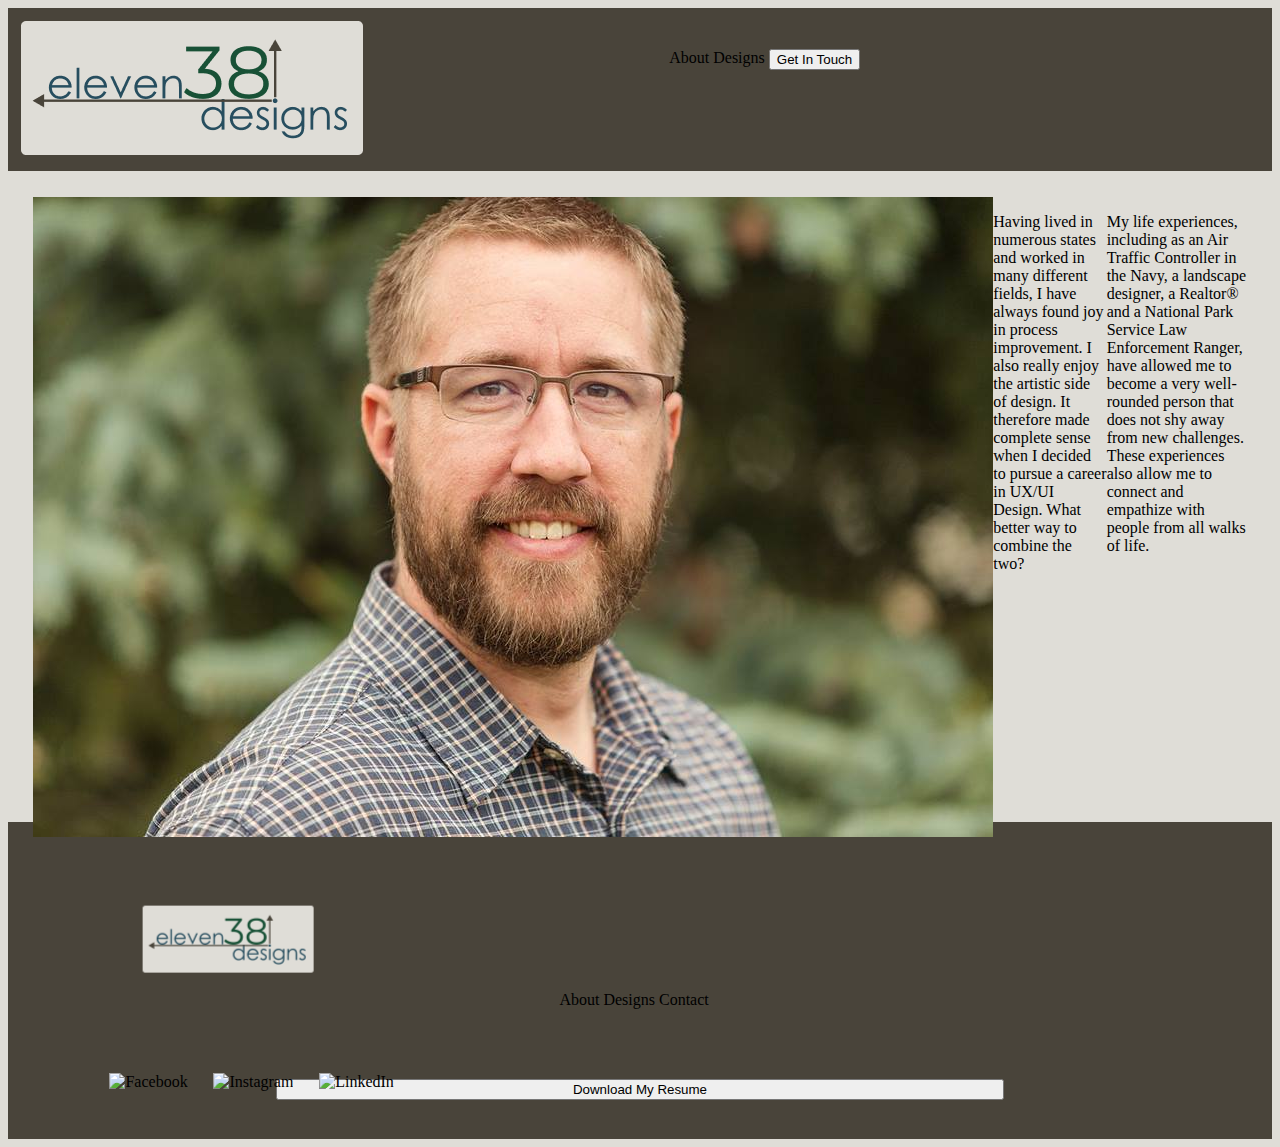
==== index.html @ c5a03677 "update main files" ====
<!DOCTYPE html>
<html>
<head>
    <title></title>
    <link rel="stylesheet" href="CSS\styles.css">
</head>
<body>
    <header class="navigation">
        <a class="inline-block logo-link" href="https://www.eleven38designs.com">
            <img src="images\logolightsvg.png" alt="Logo">
        </a>
        <nav class="inline-block">
            <ul>
                <li class="inline-block">About</li>
                <li class="inline-block">Designs</li>
                <li class="inline-block">
                    <button>Get In Touch</button>
                </li>
            </ul>
        </nav>
    </header>
    <section class="heroImg flex-container">
        <div class="section-container">
            <img src="images\Headshot.jpg">
            <p>Having lived in numerous states and worked in many different fields, I have always found joy in process improvement. I also really enjoy the artistic side of design. It therefore made complete sense when I decided to pursue a career in UX/UI Design. What better way to combine the two?</p>
            <p>My life experiences, including as an Air Traffic Controller in the Navy, a landscape designer, a Realtor® and a National Park Service Law Enforcement Ranger, have allowed me to become a very well-rounded person that does not shy away from new challenges.  These experiences also allow me to connect and empathize with people from all walks of life.</p>
        </div>
        <button class="resume">Download My Resume</button>
    </section>
    <footer>
        <a class="logo-link" alt="logo">
            <img src="images\logolightsvg.png">
        </a>
        <ul class="links">
            <li class="inline-block">About</li>
            <li class="inline-block">Designs</li>
            <li class="inline-block">Contact</li>
        </ul>
        <ul class="social-icons">
            <li><img src="images\Facebook.png" alt="Facebook"></li>
            <li><img src="images\Instagram.png" alt="Instagram"></li>
            <li><img src="images\LinkedIn.png" alt="LinkedIn"></li>
        </ul>
    </footer>
</body>
</html>
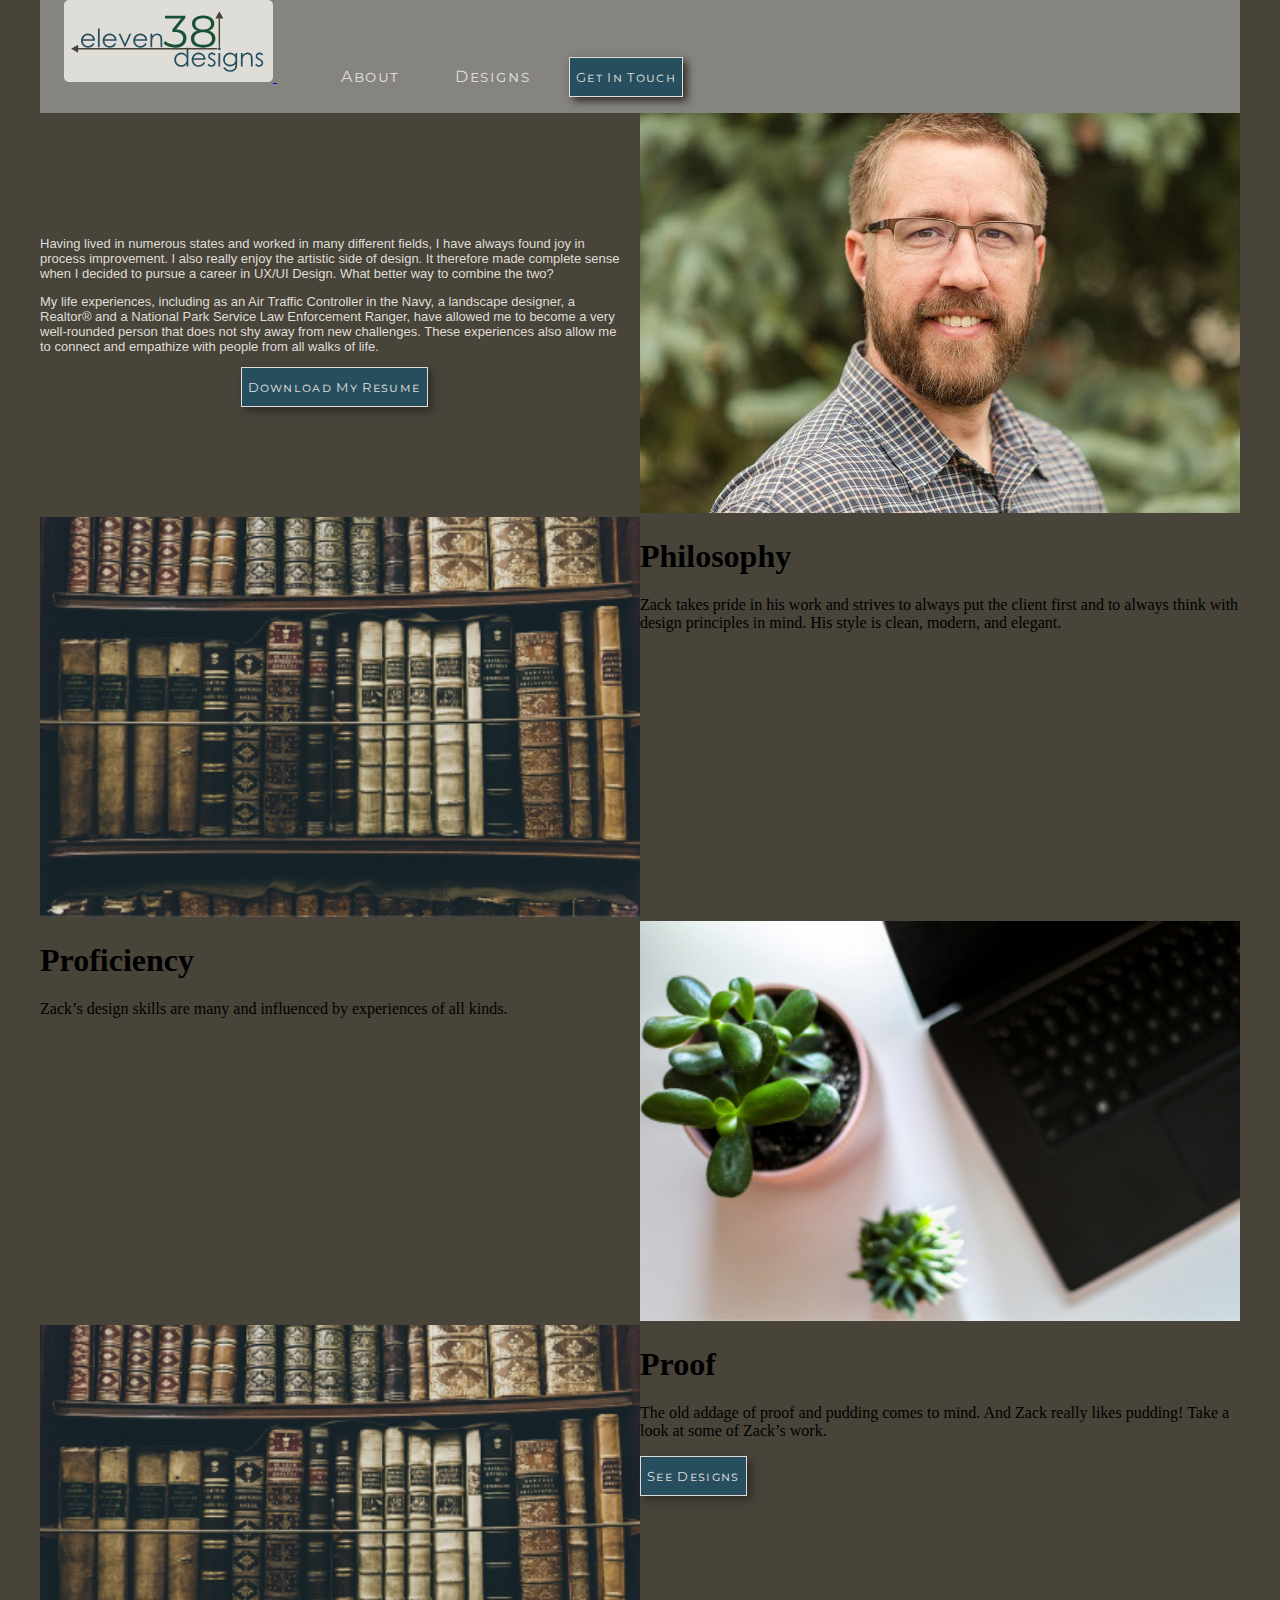
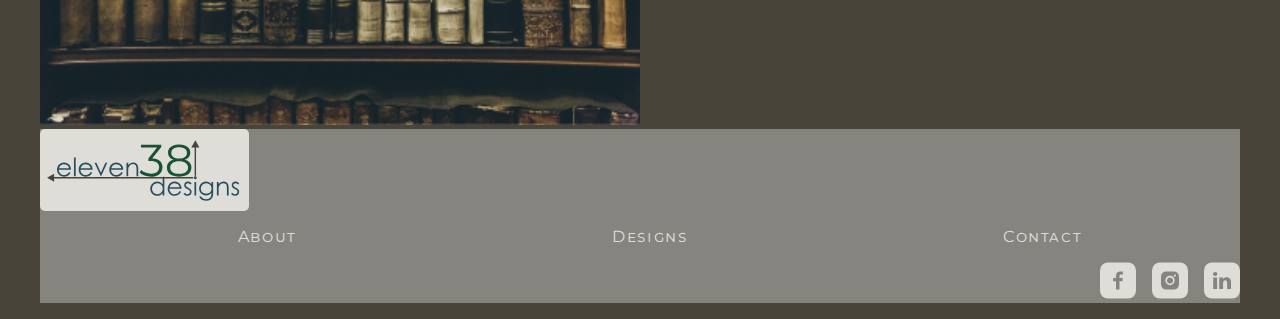
==== commit 18d38d02: "Working Cards & Grid" ====
--- a/index.html
+++ b/index.html
@@ -2,45 +2,92 @@
 <html>
 <head>
     <title></title>
+    <link rel="preconnect" href="https://fonts.googleapis.com">
+    <link rel="preconnect" href="https://fonts.gstatic.com" crossorigin>
+    <link href="https://fonts.googleapis.com/css2?family=Montserrat:wght@600&display=swap" rel="stylesheet">
     <link rel="stylesheet" href="CSS\styles.css">
+
 </head>
 <body>
-    <header class="navigation">
-        <a class="inline-block logo-link" href="https://www.eleven38designs.com">
-            <img src="images\logolightsvg.png" alt="Logo">
-        </a>
-        <nav class="inline-block">
-            <ul>
-                <li class="inline-block">About</li>
-                <li class="inline-block">Designs</li>
-                <li class="inline-block">
-                    <button>Get In Touch</button>
-                </li>
-            </ul>
+    <div id="app">
+        <div class="header-container">
+            <header>
+                <a class="inline-block logo-link" href="https://www.eleven38designs.com">
+                <img src="images\logolightsvg-small.svg" alt="Logo">
+                </a>
+                <nav class="inline-block">
+                <ul>
+                    <li>About</li>
+                    <li>Designs</li>
+                    <li>
+                        <button>Get In Touch</button>
+                    </li>
+                </ul>
         </nav>
     </header>
-    <section class="heroImg flex-container">
-        <div class="section-container">
+    </div>
+    <main class="main-container">
+        <div class="container">
+            <div class="paragraphs">
+                <p>Having lived in numerous states and worked in many different fields, I have always found joy in process improvement. I also really enjoy the artistic side of design. It therefore made complete sense when I decided to pursue a career in UX/UI Design. What better way to combine the two?</p>
+                <p>My life experiences, including as an Air Traffic Controller in the Navy, a landscape designer, a Realtor® and a National Park Service Law Enforcement Ranger, have allowed me to become a very well-rounded person that does not shy away from new challenges.  These experiences also allow me to connect and empathize with people from all walks of life.</p>
+            <div class= "resume-button">
+                <button class="resume">Download My Resume</button>
+                </div>
+            </div>
+            <figure>
             <img src="images\Headshot.jpg">
-            <p>Having lived in numerous states and worked in many different fields, I have always found joy in process improvement. I also really enjoy the artistic side of design. It therefore made complete sense when I decided to pursue a career in UX/UI Design. What better way to combine the two?</p>
-            <p>My life experiences, including as an Air Traffic Controller in the Navy, a landscape designer, a Realtor® and a National Park Service Law Enforcement Ranger, have allowed me to become a very well-rounded person that does not shy away from new challenges.  These experiences also allow me to connect and empathize with people from all walks of life.</p>
+            </figure>
         </div>
-        <button class="resume">Download My Resume</button>
-    </section>
-    <footer>
+            <div class="card-container">
+            <div class="cards">
+                <figure class="philosophy-proof">
+                    <!-- Figure tags are good for responsive web design,creating containers around images to prevent overlap -->
+                    <img src="images\books-2606859_1280 1.jpg">
+                </figure>
+                <div><h1>Philosophy</h1>
+                    <p>Zack takes pride in his work and strives to always put the client first and to always think with design principles in mind.  His style is clean, modern, and elegant.</p>
+                </div>
+                </div>
+                    <div class="cards-2">
+                    <div>
+                    <h1>Proficiency</h1>
+                    <p>Zack’s design skills are many and influenced by experiences of all kinds.</p>
+                    </div>
+                <figure class="proficiency">
+                    <img src="images\laptop-4948837_1280 1.jpg">
+                </figure></div>
+                <div class="cards"><figure class="philosophy-proof">
+                    <img src="images\books-2606859_1280 1.jpg">
+                </figure>
+                <div><h1>Proof</h1>
+                <p>The old addage of proof and pudding comes to mind.  And Zack really likes pudding!  Take a look at some of Zack’s work.</p>
+                <button class="see-designs">See Designs</button>    
+                </div></div>
+            </div>
+    </main>
+        <div class="footer-container">
+            <footer>
         <a class="logo-link" alt="logo">
-            <img src="images\logolightsvg.png">
+            <img src="images\logolightsvg-small.svg">
         </a>
-        <ul class="links">
-            <li class="inline-block">About</li>
-            <li class="inline-block">Designs</li>
-            <li class="inline-block">Contact</li>
-        </ul>
-        <ul class="social-icons">
-            <li><img src="images\Facebook.png" alt="Facebook"></li>
-            <li><img src="images\Instagram.png" alt="Instagram"></li>
-            <li><img src="images\LinkedIn.png" alt="LinkedIn"></li>
-        </ul>
+        <div class="footer-links">
+            <ul class="links">
+                <li>About</li>
+                <li>Designs</li>
+                <li>Contact</li>
+            </ul>
+        </div>
+        <div class="social-links">
+            <ul class="social-icons">
+                <li><img src="images\Social Media Icon Square\Facebook.svg" alt="Facebook"></li>
+                <li><img src="images\Social Media Icon Square\Instagram.svg" alt="Instagram"></li>
+                <li><img src="images\Social Media Icon Square\LinkedIn.svg" alt="LinkedIn"></li>
+            </ul>
+        </div>
     </footer>
+        </div>
+    
+</div>
 </body>
 </html>
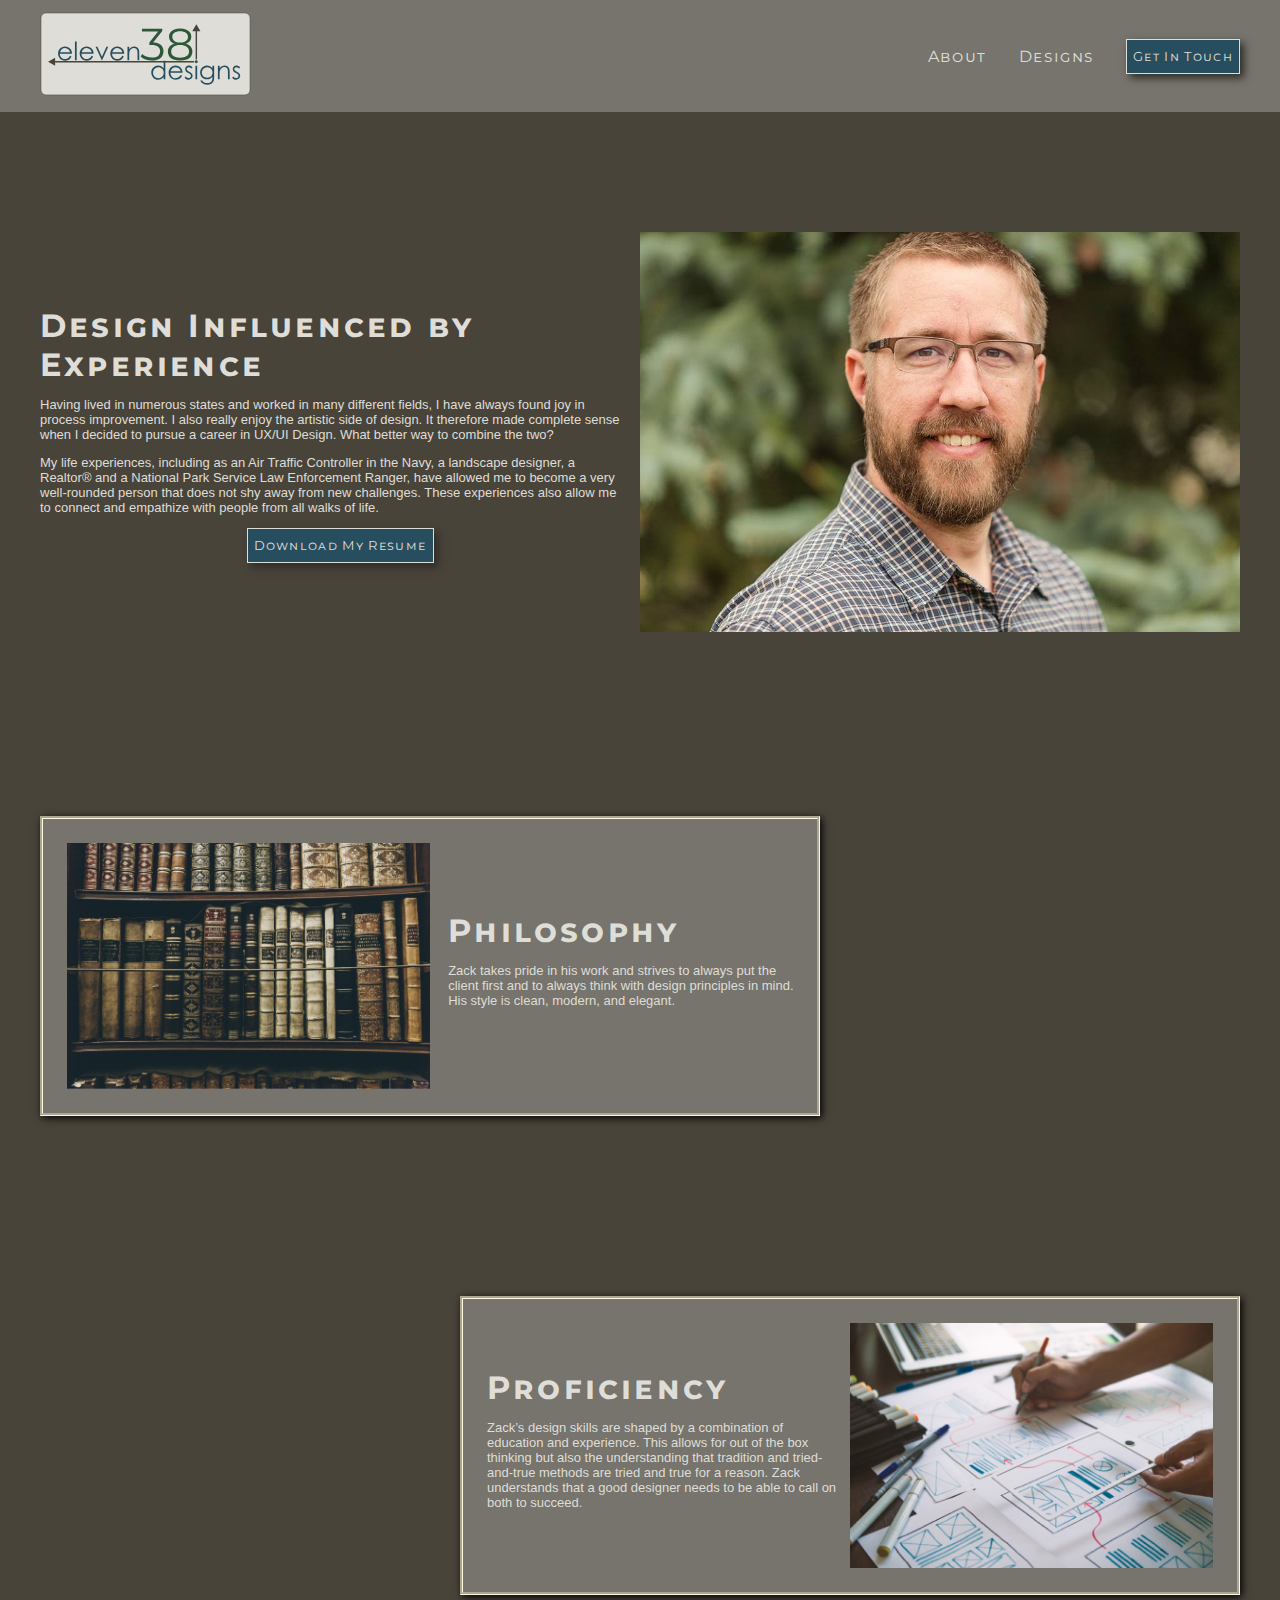
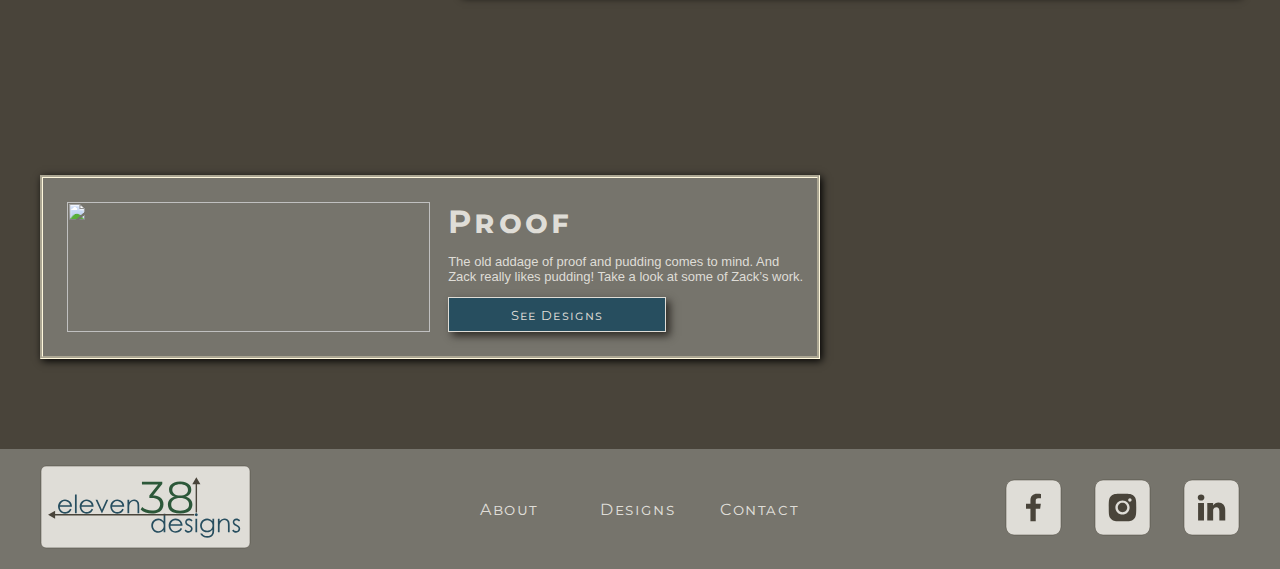
==== commit cd48a3aa: "Final Styling of Home Page" ====
--- a/index.html
+++ b/index.html
@@ -1,93 +1,98 @@
 <!DOCTYPE html>
 <html>
-<head>
-    <title></title>
-    <link rel="preconnect" href="https://fonts.googleapis.com">
-    <link rel="preconnect" href="https://fonts.gstatic.com" crossorigin>
-    <link href="https://fonts.googleapis.com/css2?family=Montserrat:wght@600&display=swap" rel="stylesheet">
-    <link rel="stylesheet" href="CSS\styles.css">
-
-</head>
-<body>
-    <div id="app">
-        <div class="header-container">
-            <header>
-                <a class="inline-block logo-link" href="https://www.eleven38designs.com">
-                <img src="images\logolightsvg-small.svg" alt="Logo">
-                </a>
-                <nav class="inline-block">
-                <ul>
-                    <li>About</li>
-                    <li>Designs</li>
-                    <li>
-                        <button>Get In Touch</button>
-                    </li>
-                </ul>
-        </nav>
-    </header>
-    </div>
-    <main class="main-container">
-        <div class="container">
-            <div class="paragraphs">
-                <p>Having lived in numerous states and worked in many different fields, I have always found joy in process improvement. I also really enjoy the artistic side of design. It therefore made complete sense when I decided to pursue a career in UX/UI Design. What better way to combine the two?</p>
-                <p>My life experiences, including as an Air Traffic Controller in the Navy, a landscape designer, a Realtor® and a National Park Service Law Enforcement Ranger, have allowed me to become a very well-rounded person that does not shy away from new challenges.  These experiences also allow me to connect and empathize with people from all walks of life.</p>
-            <div class= "resume-button">
-                <button class="resume">Download My Resume</button>
-                </div>
+    <head>
+        <title></title>
+        <link rel="preconnect" href="https://fonts.googleapis.com">
+        <link rel="preconnect" href="https://fonts.gstatic.com" crossorigin>
+        <link href="https://fonts.googleapis.com/css2?family=Montserrat:wght@600&display=swap" rel="stylesheet">
+        <link rel="stylesheet" href="CSS\styles.css">
+    </head>
+    <body>
+        <div id="app">
+                <header>
+                    <div class="container">
+                        <nav>
+                            <a class="logo-link" href="https://www.eleven38designs.com">
+                                <img src="images\logolightsvg.svg" alt="Logo">
+                            </a>
+                            <ul>
+                                <li>About</li>
+                                <li>Designs</li>
+                                <li>
+                                <button>Get In Touch</button>
+                                </li>
+                            </ul>
+                        </nav>
+                    </div>
+                </header>
+                <main>
+                    <div class="container">
+                        <div class="hero-container">
+                            <div class="paragraphs">
+                                <h1>Design Influenced by Experience</h1>
+                                <p>Having lived in numerous states and worked in many different fields, I have always found joy in process improvement. I also really enjoy the artistic side of design. It therefore made complete sense when I decided to pursue a career in UX/UI Design. What better way to combine the two?</p>
+                                <p>My life experiences, including as an Air Traffic Controller in the Navy, a landscape designer, a Realtor® and a National Park Service Law Enforcement Ranger, have allowed me to become a very well-rounded person that does not shy away from new challenges.  These experiences also allow me to connect and empathize with people from all walks of life.</p>
+                            <div class= "resume-button">
+                                <button class="resume">Download My Resume</button>
+                            </div>
+                            </div>
+                                <figure>
+                                    <img src="images\Headshot.jpg">
+                                </figure>
+                            </div>
+                        <div class="card-container">
+                            <div class="cards">
+                                <figure class="philosophy-proof">
+                                    <!-- Figure tags are good for responsive web design,creating containers around images to prevent overlap -->
+                                    <img src="images\philosophy.jpg">
+                                </figure>
+                                <div>
+                                    <h1>Philosophy</h1>
+                                    <p>Zack takes pride in his work and strives to always put the client first and to always think with design principles in mind.  His style is clean, modern, and elegant.</p>
+                                </div>
+                            </div>
+                            <div class="cards-2">
+                                <div>
+                                    <h1>Proficiency</h1>
+                                    <p>Zack’s design skills are shaped by a combination of education and experience. This allows for out of the box thinking but also the understanding that tradition and tried-and-true methods are tried and true for a reason.  Zack understands that a good designer needs to be able to call on both to succeed.</p>
+                                </div>
+                                <figure class="proficiency">
+                                    <img src="images\proficiency.jpg">
+                                </figure>
+                            </div>
+                            <div class="cards">
+                                <figure class="philosophy-proof">
+                                    <img src="images\proof.svg">
+                                </figure>
+                                <div>
+                                    <h1>Proof</h1>
+                                    <p>The old addage of proof and pudding comes to mind.  And Zack really likes pudding!  Take a look at some of Zack’s work.</p>
+                                    <button class="see-designs">See Designs</button> 
+                                </div>       
+                            </div>
+                        </div>
+                    </div>
+                </main>
+                <footer> 
+                    <div class="container">
+                        <div class="footer-container">
+                            <a class="logo-link" alt="logo">
+                                <img src="images\logolightsvg.svg">
+                            </a>
+                            <ul class="links">
+                                <li>About</li>
+                                <li>Designs</li>
+                                <li>Contact</li>
+                            </ul>
+                            <ul class="social-icons">
+                                <li><img src="images\Social Media Icon Square\Facebook.svg" alt="Facebook"></li>
+                                <li><img src="images\Social Media Icon Square\Instagram.svg" alt="Instagram"></li>
+                                <li><img src="images\Social Media Icon Square\LinkedIn.svg" alt="LinkedIn"></li>
+                            </ul>
+                        </div>
+                    </div>
+                </footer>
             </div>
-            <figure>
-            <img src="images\Headshot.jpg">
-            </figure>
         </div>
-            <div class="card-container">
-            <div class="cards">
-                <figure class="philosophy-proof">
-                    <!-- Figure tags are good for responsive web design,creating containers around images to prevent overlap -->
-                    <img src="images\books-2606859_1280 1.jpg">
-                </figure>
-                <div><h1>Philosophy</h1>
-                    <p>Zack takes pride in his work and strives to always put the client first and to always think with design principles in mind.  His style is clean, modern, and elegant.</p>
-                </div>
-                </div>
-                    <div class="cards-2">
-                    <div>
-                    <h1>Proficiency</h1>
-                    <p>Zack’s design skills are many and influenced by experiences of all kinds.</p>
-                    </div>
-                <figure class="proficiency">
-                    <img src="images\laptop-4948837_1280 1.jpg">
-                </figure></div>
-                <div class="cards"><figure class="philosophy-proof">
-                    <img src="images\books-2606859_1280 1.jpg">
-                </figure>
-                <div><h1>Proof</h1>
-                <p>The old addage of proof and pudding comes to mind.  And Zack really likes pudding!  Take a look at some of Zack’s work.</p>
-                <button class="see-designs">See Designs</button>    
-                </div></div>
-            </div>
-    </main>
-        <div class="footer-container">
-            <footer>
-        <a class="logo-link" alt="logo">
-            <img src="images\logolightsvg-small.svg">
-        </a>
-        <div class="footer-links">
-            <ul class="links">
-                <li>About</li>
-                <li>Designs</li>
-                <li>Contact</li>
-            </ul>
-        </div>
-        <div class="social-links">
-            <ul class="social-icons">
-                <li><img src="images\Social Media Icon Square\Facebook.svg" alt="Facebook"></li>
-                <li><img src="images\Social Media Icon Square\Instagram.svg" alt="Instagram"></li>
-                <li><img src="images\Social Media Icon Square\LinkedIn.svg" alt="LinkedIn"></li>
-            </ul>
-        </div>
-    </footer>
-        </div>
-    
-</div>
-</body>
+    </body>
 </html>
